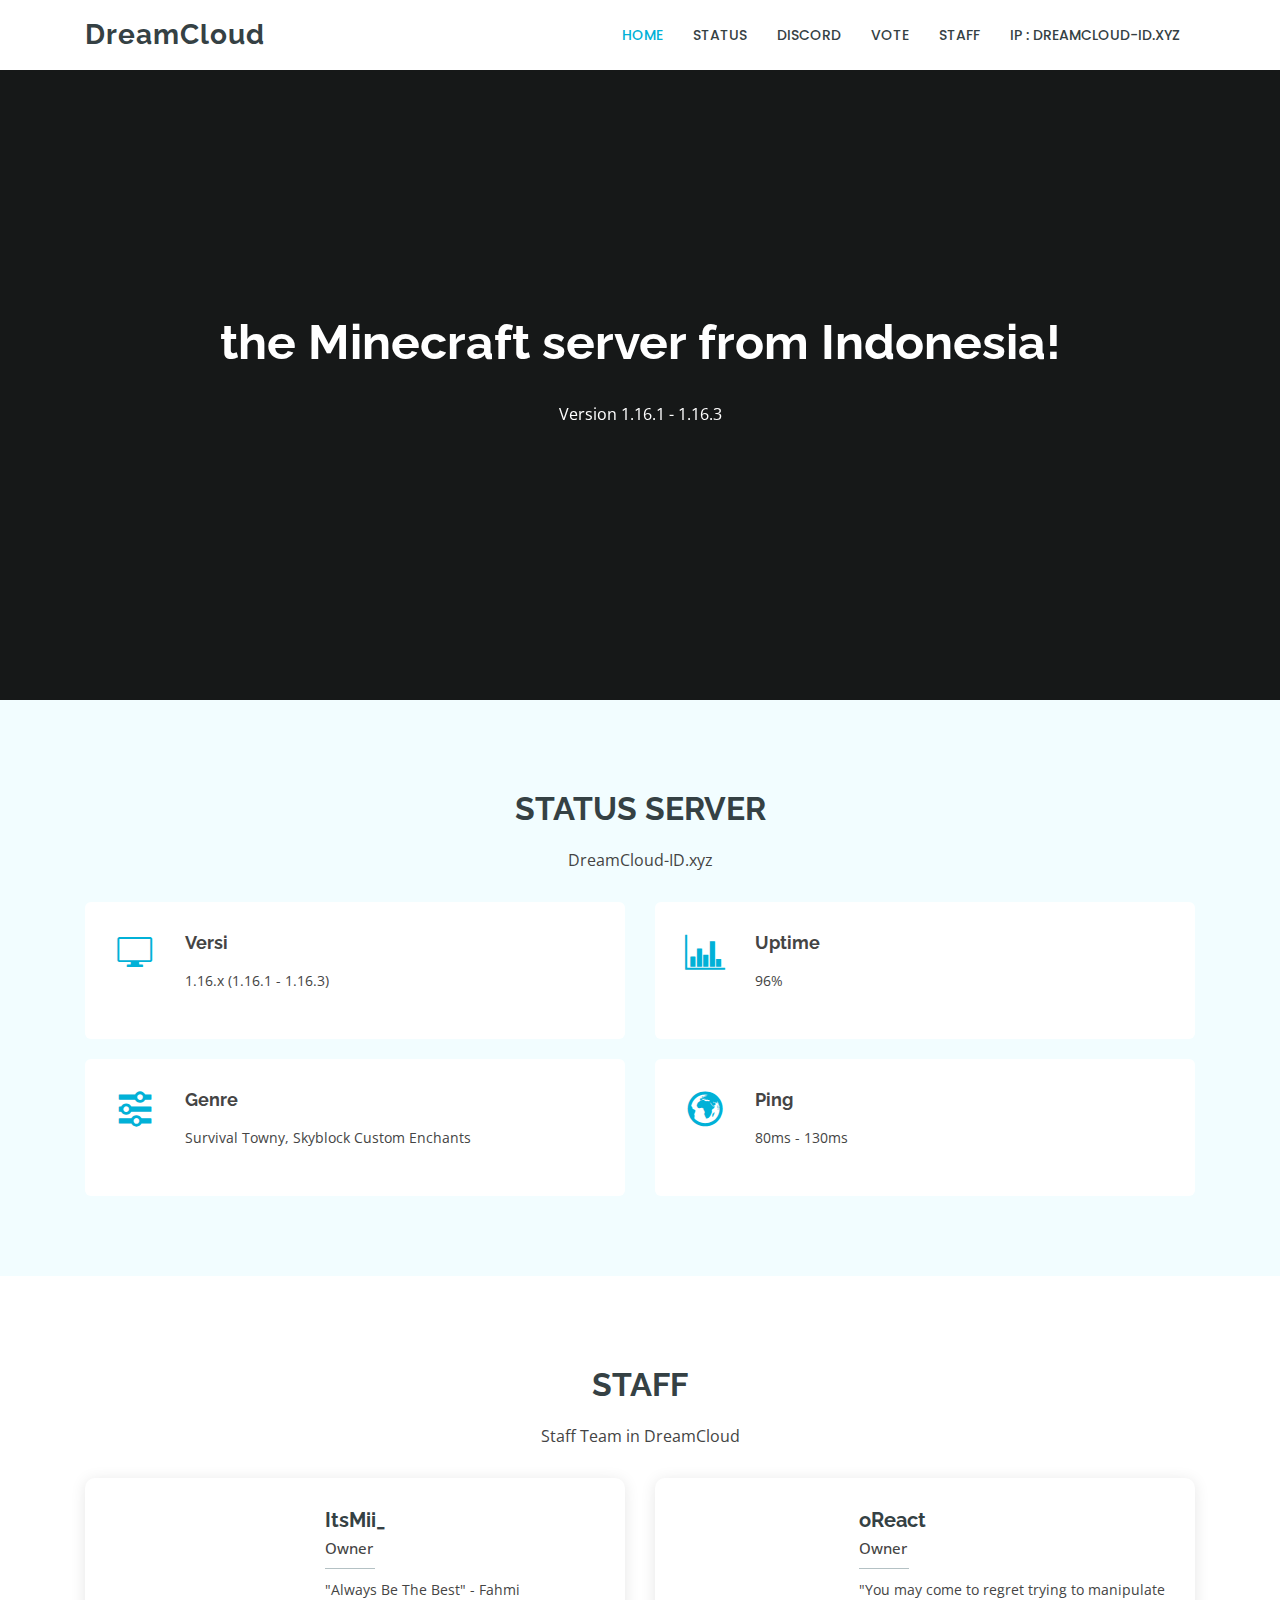
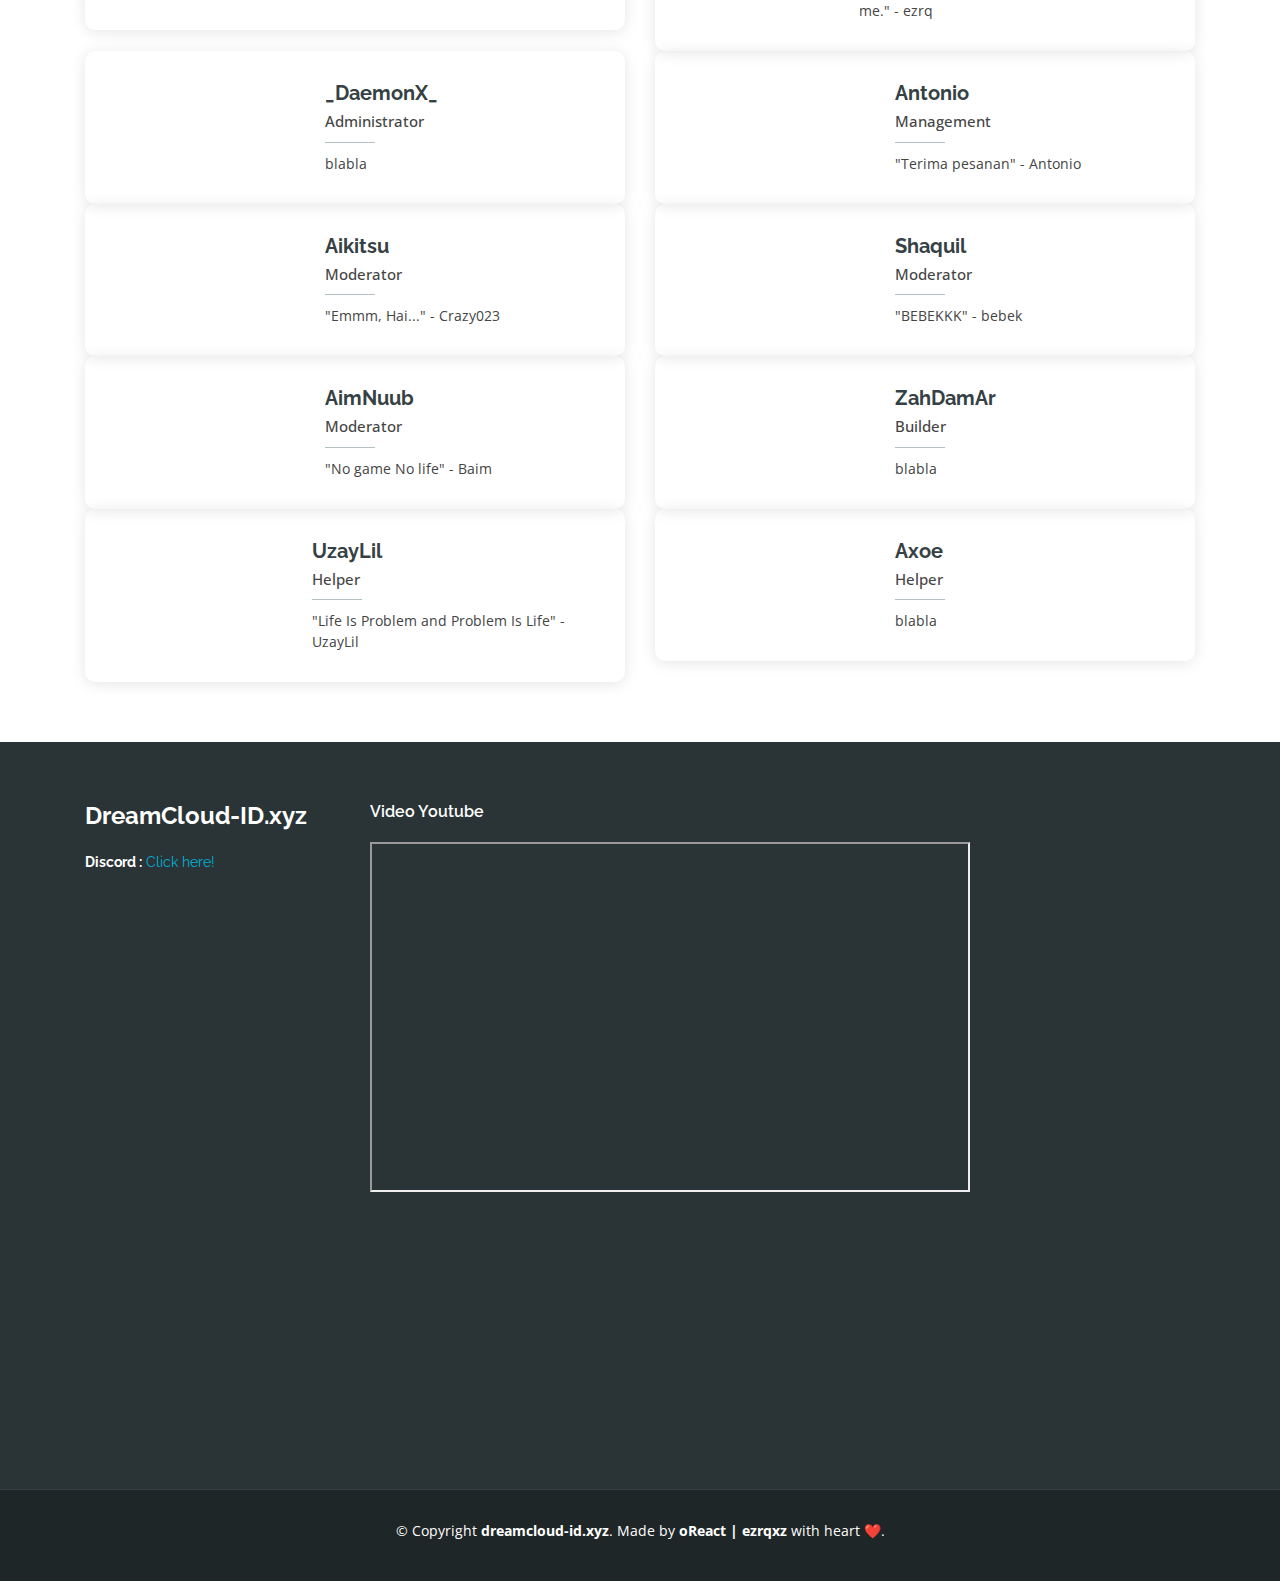
==== index.html @ 3d573668 "Update index.html" ====
<!DOCTYPE html>
<html lang="en">

<head>
  <meta charset="utf-8">
  <meta content="width=device-width, initial-scale=1.0" name="viewport">

  <title>DreamCloud-ID ✮</title>
<meta property="og:title" content="DreamCloud" />
<meta property="og:type" content="website" />
<meta property="og:url" content="https://dreamcloud-id.xyz/beta" />
<meta property="og:image" content="https://cdn.discordapp.com/attachments/744818318632026122/758558058312892426/unknown.png" />
<meta property="og:description" content="the Minecraft server from indonesia! with genre survival towny, and skyblock custom enchants." />
<meta name="theme-color" content="#FF0000">
  <link href="https://cdn.discordapp.com/attachments/657104577312587777/747777605129732106/a1.jpg" rel="icon">
  <link href="https://cdn.discordapp.com/attachments/657104577312587777/747777605129732106/a1.jpg" rel="apple-touch-icon">

  <link href="https://fonts.googleapis.com/css?family=Open+Sans:300,300i,400,400i,600,600i,700,700i|Raleway:300,300i,400,400i,500,500i,600,600i,700,700i|Poppins:300,300i,400,400i,500,500i,600,600i,700,700i" rel="stylesheet">
  <link href="assets/vendor/bootstrap/css/bootstrap.min.css" rel="stylesheet">
  <link href="assets/vendor/icofont/icofont.min.css" rel="stylesheet">
  <link href="assets/vendor/boxicons/css/boxicons.min.css" rel="stylesheet">
  <link href="assets/vendor/animate.css/animate.min.css" rel="stylesheet">
  <link href="assets/vendor/remixicon/remixicon.css" rel="stylesheet">
  <link href="assets/vendor/venobox/venobox.css" rel="stylesheet">
  <link href="assets/vendor/owl.carousel/assets/owl.carousel.min.css" rel="stylesheet">

  <link href="assets/css/style.css" rel="stylesheet">
</head>

<body>
  <header id="header" class="d-flex align-items-center">
    <div class="container d-flex align-items-center">

      <div class="logo mr-auto">
        <h1 class="text-light"><a href="index.html">DreamCloud</a></h1>
      </div>

      <nav class="nav-menu d-none d-lg-block">
        <ul>
          <li class="active"><a href="#header">Home</a></li>
          <li><a href="#status">Status</a></li>
          <li><a href="https://dreamcloud-id.xyz/discord">Discord</a></li>
          <li><a href="https://dreamcloud-id.xyz/vote">Vote</a></li>
          <li><a href="#staffteam">Staff</a></li>
    <!--      <li class="drop-down"><a href="">Bewerbung</a>
            <ul>
                <ul>
                </ul>
              </li> 
              <li><a href="#">Supporter</a></li>
              <li><a href="#">Developer</a></li>
              <li><a href="#">Builder</a></li>
            </ul>
          </li> -->
          <li><a href="">IP : DreamCloud-ID.xyz </a></li>

        </ul>
      </nav>

    </div>
  </header>

  
  <section id="hero">
    <div class="hero-container">
      <div id="heroCarousel" class="carousel slide carousel-fade" data-ride="carousel">

        <ol class="carousel-indicators" id="hero-carousel-indicators"></ol>

     <!--   <div class="carousel-inner" role="listbox"> -->

          <!-- Slide 1 -->
          <div class="carousel-item active" style="background-image: url(https://cdn.discordapp.com/attachments/744818318632026122/758558058312892426/unknown.png);">
            <div class="carousel-container">
              <div class="carousel-content">
                <h2 class="animate__animated animate__fadeInDown">the Minecraft server from <span>Indonesia!</span></h2>
                <p class="animate__animated animate__fadeInUp">Version 1.16.1 - 1.16.3</p>
             <!--   <a href="#about" class="btn-get-started scrollto animate__animated animate__fadeInUp">Tekan untuk Info lebih lanjut</a> -->
              </div>
            </div>
          </div>

       <!--   Slide 2
          <div class="carousel-item" style="background-image: url(assets/img/slide/slide-2.jpg);">
            <div class="carousel-container">
              <div class="carousel-content">
                <h2 class="animate__animated animate__fadeInDown">Unser Netzwerk, ist Ihre Zukunft!</h2>
                <p class="animate__animated animate__fadeInUp">Selbst erstellte Plugins</p>
                <a href="#about" class="btn-get-started scrollto animate__animated animate__fadeInUp">Mehr infos</a>
              </div>
            </div>
          </div>

           Slide 3 
          <div class="carousel-item" style="background-image: url(assets/img/slide/slide-3.jpg);">
            <div class="carousel-container">
              <div class="carousel-content">
                <h2 class="animate__animated animate__fadeInDown">Dein Minecraft Netzwerk</h2>
                <p class="animate__animated animate__adeInUp">Spielen Sie, was immer Sie wollen!
Lassen Sie Ihrer Fantasie freien Lauf</p>
                <a href="#about" class="btn-get-started scrollto animate__animated animate__fadeInUp">Mehr infos</a>
              </div>
            </div>
          </div>

        </div>

        <a class="carousel-control-prev" href="#heroCarousel" role="button" data-slide="prev">
          <span class="carousel-control-prev-icon ri-arrow-left-line" aria-hidden="true"></span>
          <span class="sr-only">Previous</span>
        </a>

        <a class="carousel-control-next" href="#heroCarousel" role="button" data-slide="next">
          <span class="carousel-control-next-icon ri-arrow-right-line" aria-hidden="true"></span>
          <span class="sr-only">Next</span>
        </a> -->

      </div>
    </div>
  </section>

  <main id="main">

    <section id="status" class="services section-bg">
      <div class="container">

        <div class="section-title">
          <!--<span>texte</span>-->
          <h2>Status Server</h2>
          <p>DreamCloud-ID.xyz</p>
        </div>

        <div class="row">
          <div class="col-md-6">
            <div class="icon-box">
              <i class="icofont-computer"></i>
              <h4>Versi</h4>
              <p>1.16.x (1.16.1 - 1.16.3)</p>
            </div>
          </div>
          <div class="col-md-6 mt-4 mt-md-0">
            <div class="icon-box">
              <i class="icofont-chart-bar-graph"></i>
              <h4>Uptime</h4>
              <p>96%</p>
            </div>
          </div>
          <div class="col-md-6 mt-4 mt-md-0">
            <div class="icon-box">
              <i class="icofont-settings"></i>
              <h4>Genre</h4>
              <p>Survival Towny, Skyblock Custom Enchants</p>
            </div>
          </div>
          <div class="col-md-6 mt-4 mt-md-0">
            <div class="icon-box">
              <i class="icofont-earth"></i>
              <h4>Ping</h4>
              <p><span class="player-count"></span>80ms - 130ms</p>
            </div>

      </div>
    </section>


    <section id="staffteam" class="team">
      <div class="container">

        <div class="section-title">
          <h2>Staff</h2>
          <p>Staff Team in DreamCloud</p>
        </div>

        <div class="row">

 
 
      
         <!--       <div class="social">
                   <a href="https://www.youtube.com/channel/UCWytL7ja79NQ-mYNYTIW_Gg"><i class="ri-youtube-fill"></i></a>
                  <a href="https://www.instagram.com/ezrqxz/"><i class="ri-instagram-fill"></i></a>
           
                </div>-->

          <div class="col-lg-6 mt-4 mt-lg-0">
            <div class="member d-flex align-items-start">
              <div class="pic"><img src="https://render.namemc.com/skin/3d/body.png?skin=784b7e0708c9d2fa&model=classic&width=600&height=800" class="img-fluid" alt=""></div>
              <div class="member-info">
                <h4>ItsMii_</h4>
                <span>Owner</span>
                <p>"Always Be The Best" - Fahmi</p>
              </div>
            </div>
          </div>
  <div class="col-lg-6 mt-4 mt-lg-0">
            <div class="member d-flex align-items-start">
              <div class="pic"><img src="https://render.namemc.com/skin/3d/body.png?skin=b506275e5412b1ea&model=classic&width=600&height=800" class="img-fluid" alt=""></div>
              <div class="member-info">
                <h4>oReact</h4>
                <span>Owner</span>
                <p>"You may come to regret trying to manipulate me." - ezrq</p>
              
              </div>
            </div>
          </div>
          <div class="col-lg-6 mt-4 mt-lg-0">
            <div class="member d-flex align-items-start">
              <div class="pic"><img src="https://render.namemc.com/skin/3d/body.png?skin=ee159433f49d1906&model=classic&width=600&height=800" class="img-fluid" alt=""></div>
              <div class="member-info">
                <h4>_DaemonX_</h4>
                <span>Administrator</span>
                <p>blabla</p>
            
              </div>
            </div>
          </div>
<div class="col-lg-6 mt-4 mt-lg-0">
            <div class="member d-flex align-items-start">
              <div class="pic"><img src="https://render.namemc.com/skin/3d/body.png?skin=035cd05ed4869cac&model=classic&width=600&height=800" class="img-fluid" alt=""></div>
              <div class="member-info">
                <h4>Antonio</h4>
                <span>Management</span>
                <p>"Terima pesanan" - Antonio</p>
                </div>
              </div>
            </div>
        
                    <div class="col-lg-6 mt-4 mt-lg-0">
            <div class="member d-flex align-items-start">
              <div class="pic"><img src="https://render.namemc.com/skin/3d/body.png?skin=dc0c537341b56690&model=classic&width=600&height=800" class="img-fluid" alt=""></div>
              <div class="member-info">
                <h4>Aikitsu</h4>
                <span>Moderator</span>
                <p>"Emmm, Hai..." - Crazy023</p>
            
                </div>
              </div>
            </div>
          
          <div class="col-lg-6">
            <div class="member d-flex align-items-start">
              <div class="pic"><img src="https://render.namemc.com/skin/3d/body.png?skin=4a52245e9831609b&model=classic&width=600&height=800" class="img-fluid" alt=""></div>
              <div class="member-info">
                <h4>Shaquil</h4>
                <span>Moderator</span>
                <p>"BEBEKKK" - bebek</p>
         
              </div>
            </div>
          </div>

          <div class="col-lg-6 mt-4 mt-lg-0">
            <div class="member d-flex align-items-start">
              <div class="pic"><img src="https://render.namemc.com/skin/3d/body.png?skin=d18e62015403e10d&model=classic&width=600&height=800" class="img-fluid" alt=""></div>
              <div class="member-info">
                <h4>AimNuub</h4>
                <span>Moderator</span>
                <p>"No game No life" - Baim</p>
             
              </div>
            </div>
          </div>

          <div class="col-lg-6 mt-4 mt-lg-0">
            <div class="member d-flex align-items-start">
              <div class="pic"><img src="https://render.namemc.com/skin/3d/body.png?skin=12b92a9206470fe2&model=classic&width=600&height=800" class="img-fluid" alt=""></div>
              <div class="member-info">
                <h4>ZahDamAr</h4>
                <span>Builder</span>
                <p>blabla</p>

              </div>
            </div>
          </div>
                <div class="col-lg-6 mt-4 mt-lg-0">
            <div class="member d-flex align-items-start">
              <div class="pic"><img src="https://render.namemc.com/skin/3d/body.png?skin=205c28d7417d0889&model=classic&width=600&height=800" class="img-fluid" alt=""></div>
              <div class="member-info">
                <h4>UzayLil</h4>
                <span>Helper</span>
                <p>"Life Is Problem and Problem Is Life" - UzayLil</p>
       
              </div>
            </div>
          </div> 
          <div class="col-lg-6 mt-4 mt-lg-0">
            <div class="member d-flex align-items-start">
              <div class="pic"><img src="https://render.namemc.com/skin/3d/body.png?skin=06e53444ca5d3d76&model=classic&width=600&height=800" class="img-fluid" alt=""></div>
              <div class="member-info">
                <h4>Axoe</h4>
                <span>Helper</span>
                <p>blabla</p>

              </div>
            </div>
          </div>		  

        </div>

      </div>
    </section>

 


  </main><!-- End #main -->

  <!-- ======= Footer ======= -->
  <footer id="footer">
    <div class="footer-top">
      <div class="container">
        <div class="row">

          <div class="col-lg-3 col-md-6">
            <div class="footer-info">
              <h3>DreamCloud-ID.xyz</h3>
              <p>
            <!--    Indonesia <br>
                <br><br> -->
                <strong>Discord :</strong> <a href="https://dreamcloud-id.xyz/discord">Click here!</a><br>
              </p>
<iframe src="https://discord.com/widget?id=744772099800956978&theme=dark" width="235" height="550" allowtransparency="true" frameborder="0" sandbox="allow-popups allow-popups-to-escape-sandbox allow-same-origin allow-scripts"></iframe>
              <!--<div class="social-links mt-3">
                <a href="#" class="twitter"><i class="bx bxl-twitter"></i></a>
                <a href="#" class="instagram"><i class="bx bxl-instagram"></i></a>
              </div> -->
            </div>
          </div>

         <!-- <div class="col-lg-2 col-md-6 footer-links">
            <h4>RECHTLICH</h4>
            <ul>
              <li><i class="bx bx-chevron-right"></i> <a href="#">Impressum</a></li>
              <li><i class="bx bx-chevron-right"></i> <a href="#">AGB</a></li>
              <li><i class="bx bx-chevron-right"></i> <a href="#">Datenschutz</a></li>
            </ul>
          </div>
-->
          <div class="col-lg-3 col-md-6 footer-links">
            <h4>Video Youtube</h4>
<iframe width="600" height="350" src="https://www.youtube.com/embed/VFnGXIBrkNk">
</iframe>
          <!--  <ul>
              <li><i class="bx bx-chevron-right"></i> <a href="#">BedWars</a></li>
              <li><i class="bx bx-chevron-right"></i> <a href="#">SkyWars</a></li>
              <li><i class="bx bx-chevron-right"></i> <a href="#">CityBuild</a></li>
            </ul> -->
          </div>
<!--
          <div class="col-lg-4 col-md-6 footer-newsletter">
            <h4>NEWS UPDATES</h4>
            <p>Abonierst unsere NEWS mit deiner E-Mail.</p>
            <form action="" method="post">
              <input type="email" name="email"><input type="submit" value="Subscribe">
            </form>

          </div>-->

        </div>
      </div>
    </div>

    <div class="container">
      <div class="copyright">
        &copy; Copyright <strong><span>dreamcloud-id.xyz</span></strong>. Made by
		           <strong><span>oReact | ezrqxz</span></strong> with heart ❤️.
      </div>
      <div class="credits">
      </div>
    </div>
  </footer>

  <a href="#" class="back-to-top"><i class="icofont-simple-up"></i></a>

  <script src="assets/vendor/jquery/jquery.min.js"></script>
  <script src="assets/vendor/bootstrap/js/bootstrap.bundle.min.js"></script>
  <script src="assets/vendor/jquery.easing/jquery.easing.min.js"></script>
  <script src="assets/vendor/php-email-form/validate.js"></script>
  <script src="assets/vendor/jquery-sticky/jquery.sticky.js"></script>
  <script src="assets/vendor/waypoints/jquery.waypoints.min.js"></script>
  <script src="assets/vendor/counterup/counterup.min.js"></script>
  <script src="assets/vendor/isotope-layout/isotope.pkgd.min.js"></script>
  <script src="assets/vendor/venobox/venobox.min.js"></script>
  <script src="assets/vendor/owl.carousel/owl.carousel.min.js"></script>

  <script src="assets/js/main.js"></script>

</body>

</html>
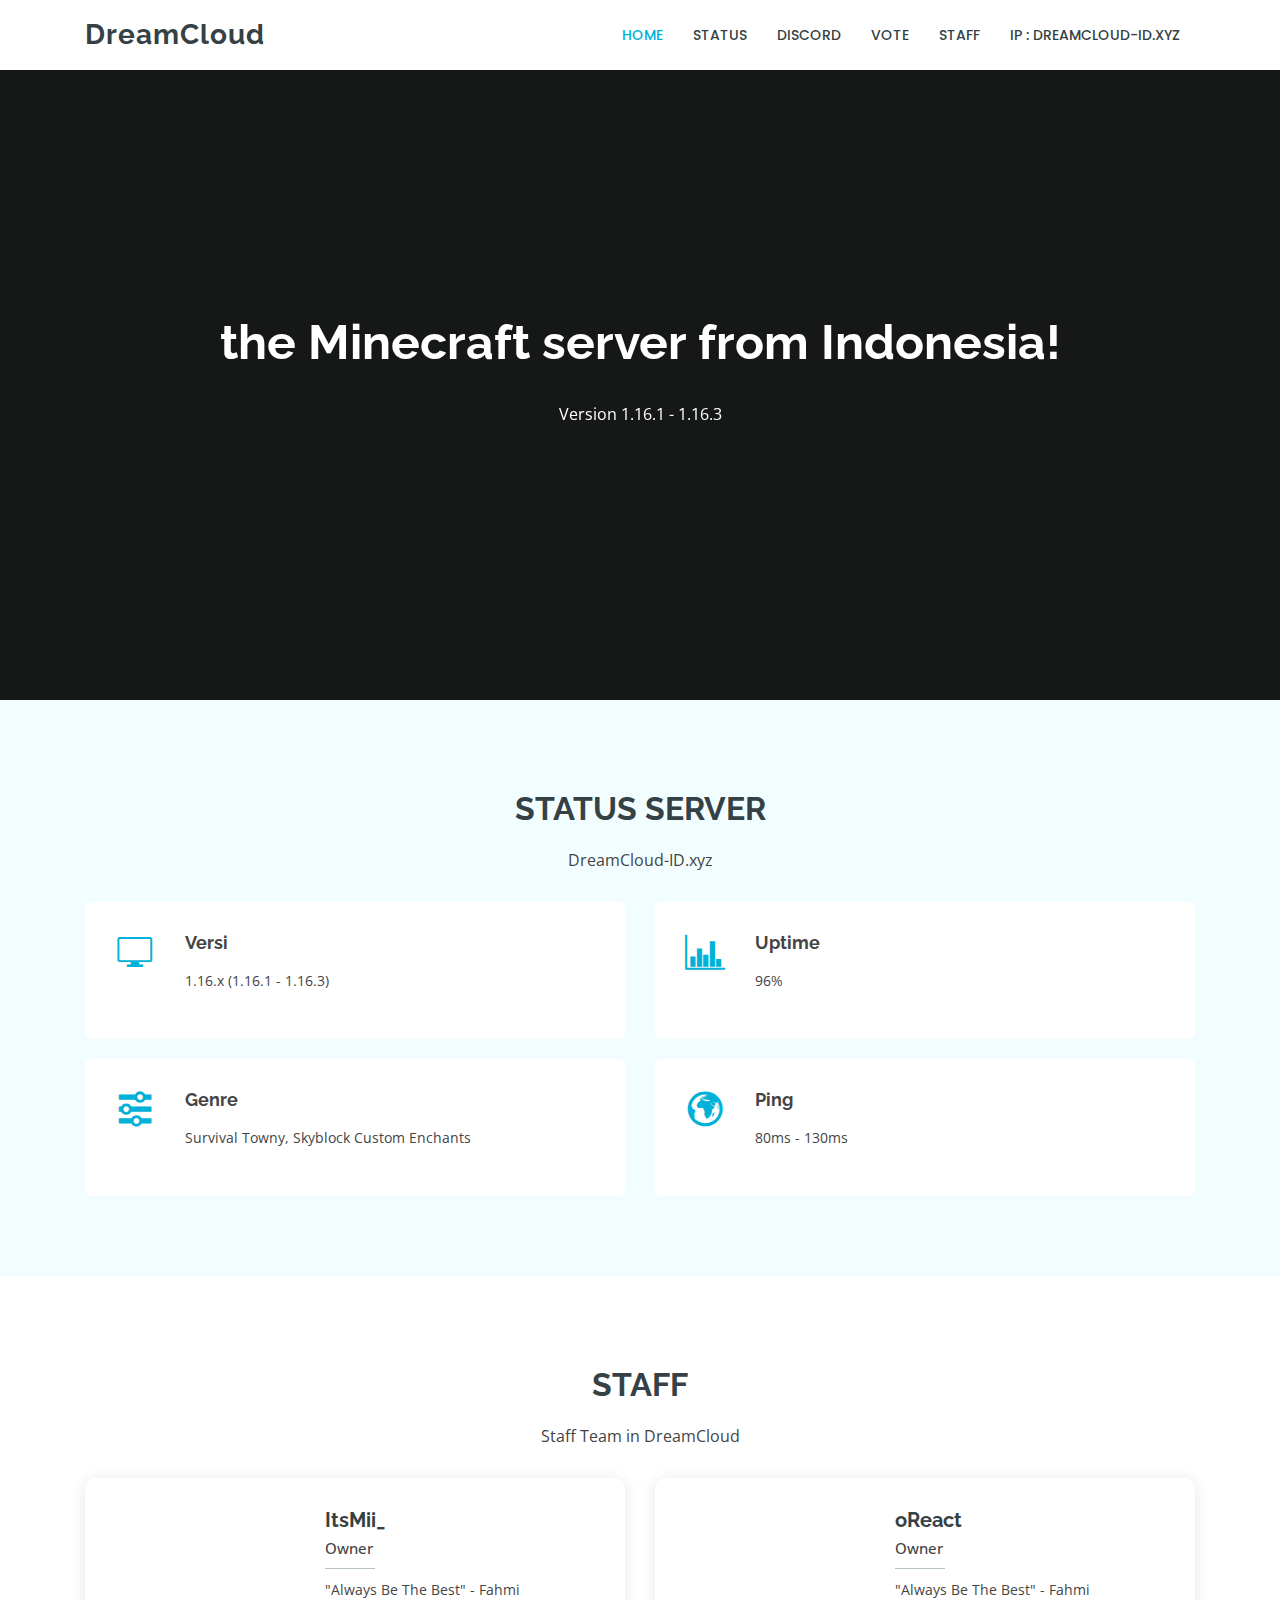
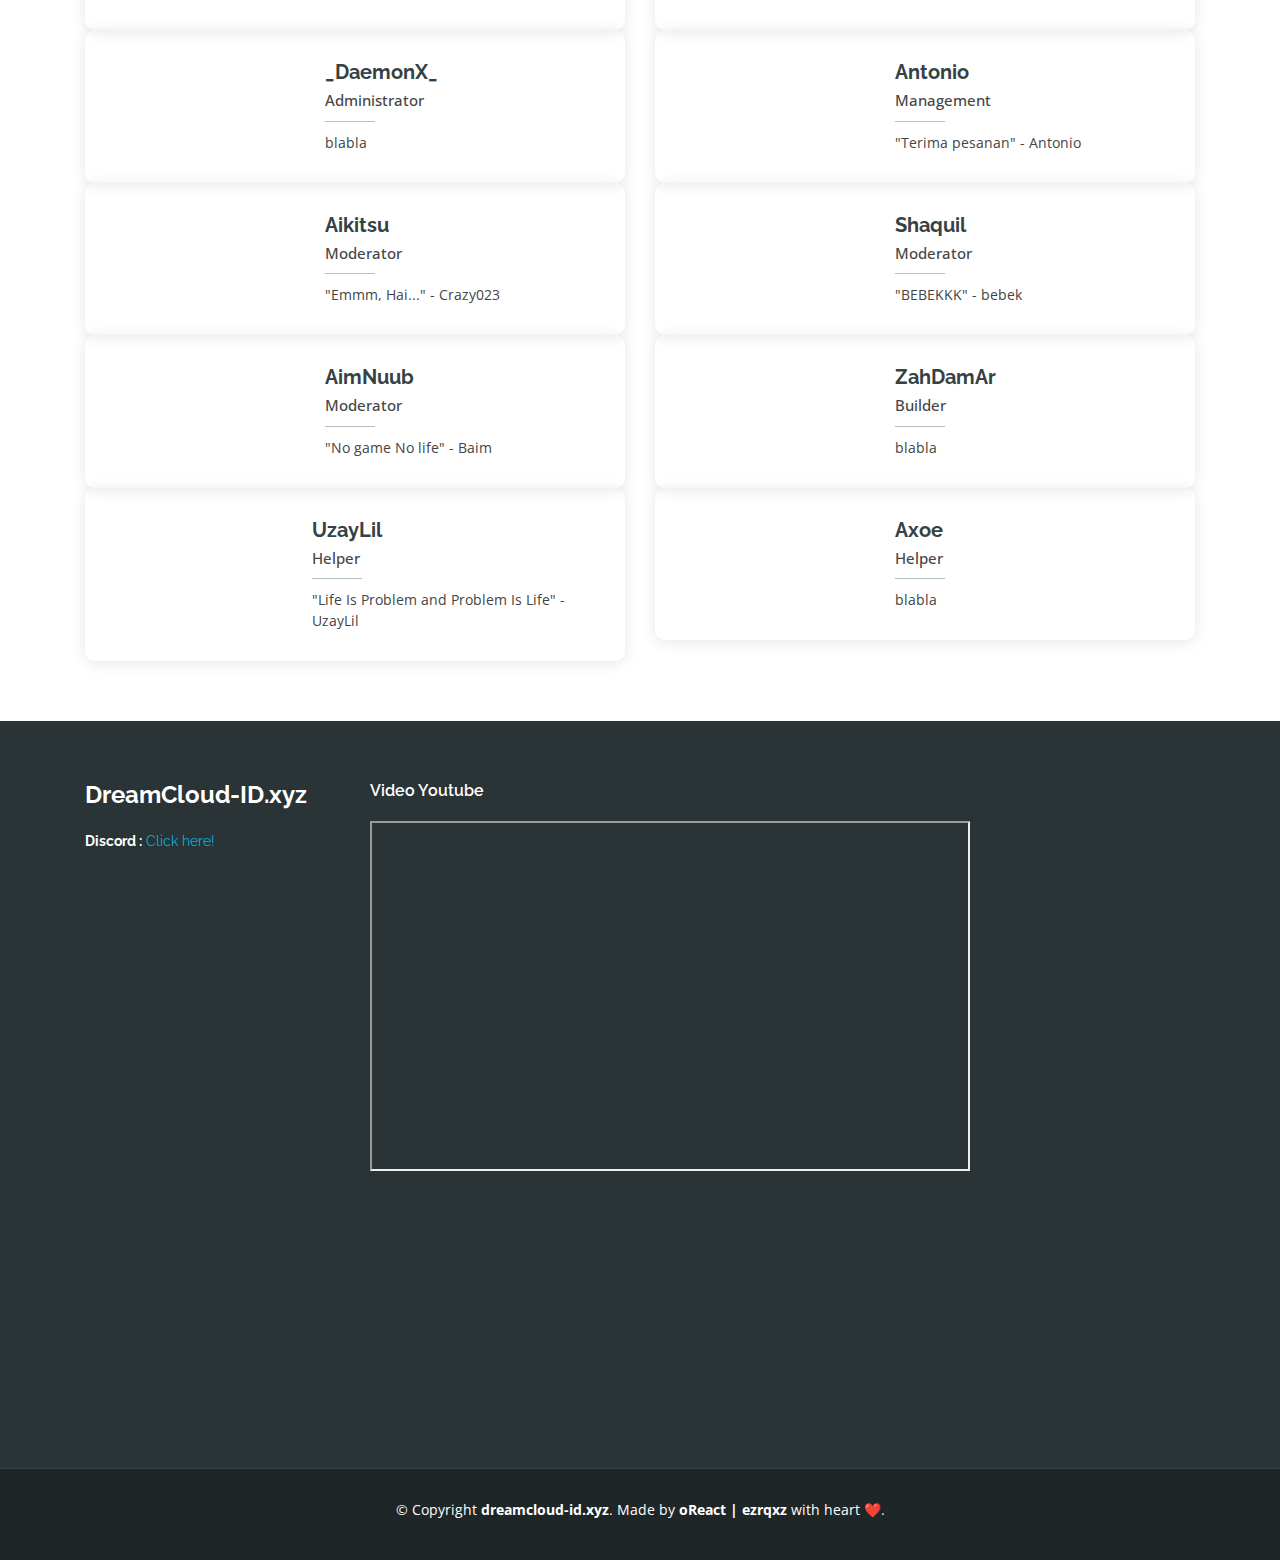
==== commit b224cd8e: "Update index.html" ====
--- a/index.html
+++ b/index.html
@@ -192,14 +192,13 @@
               </div>
             </div>
           </div>
-  <div class="col-lg-6 mt-4 mt-lg-0">
-            <div class="member d-flex align-items-start">
-              <div class="pic"><img src="https://render.namemc.com/skin/3d/body.png?skin=b506275e5412b1ea&model=classic&width=600&height=800" class="img-fluid" alt=""></div>
+     <div class="col-lg-6 mt-4 mt-lg-0">
+            <div class="member d-flex align-items-start">
+              <div class="pic"><img src="https://render.namemc.com/skin/3d/body.png?skin=784b7e0708c9d2fa&model=classic&width=600&height=800" class="img-fluid" alt=""></div>
               <div class="member-info">
                 <h4>oReact</h4>
                 <span>Owner</span>
-                <p>"You may come to regret trying to manipulate me." - ezrq</p>
-              
+                <p>"Always Be The Best" - Fahmi</p>
               </div>
             </div>
           </div>
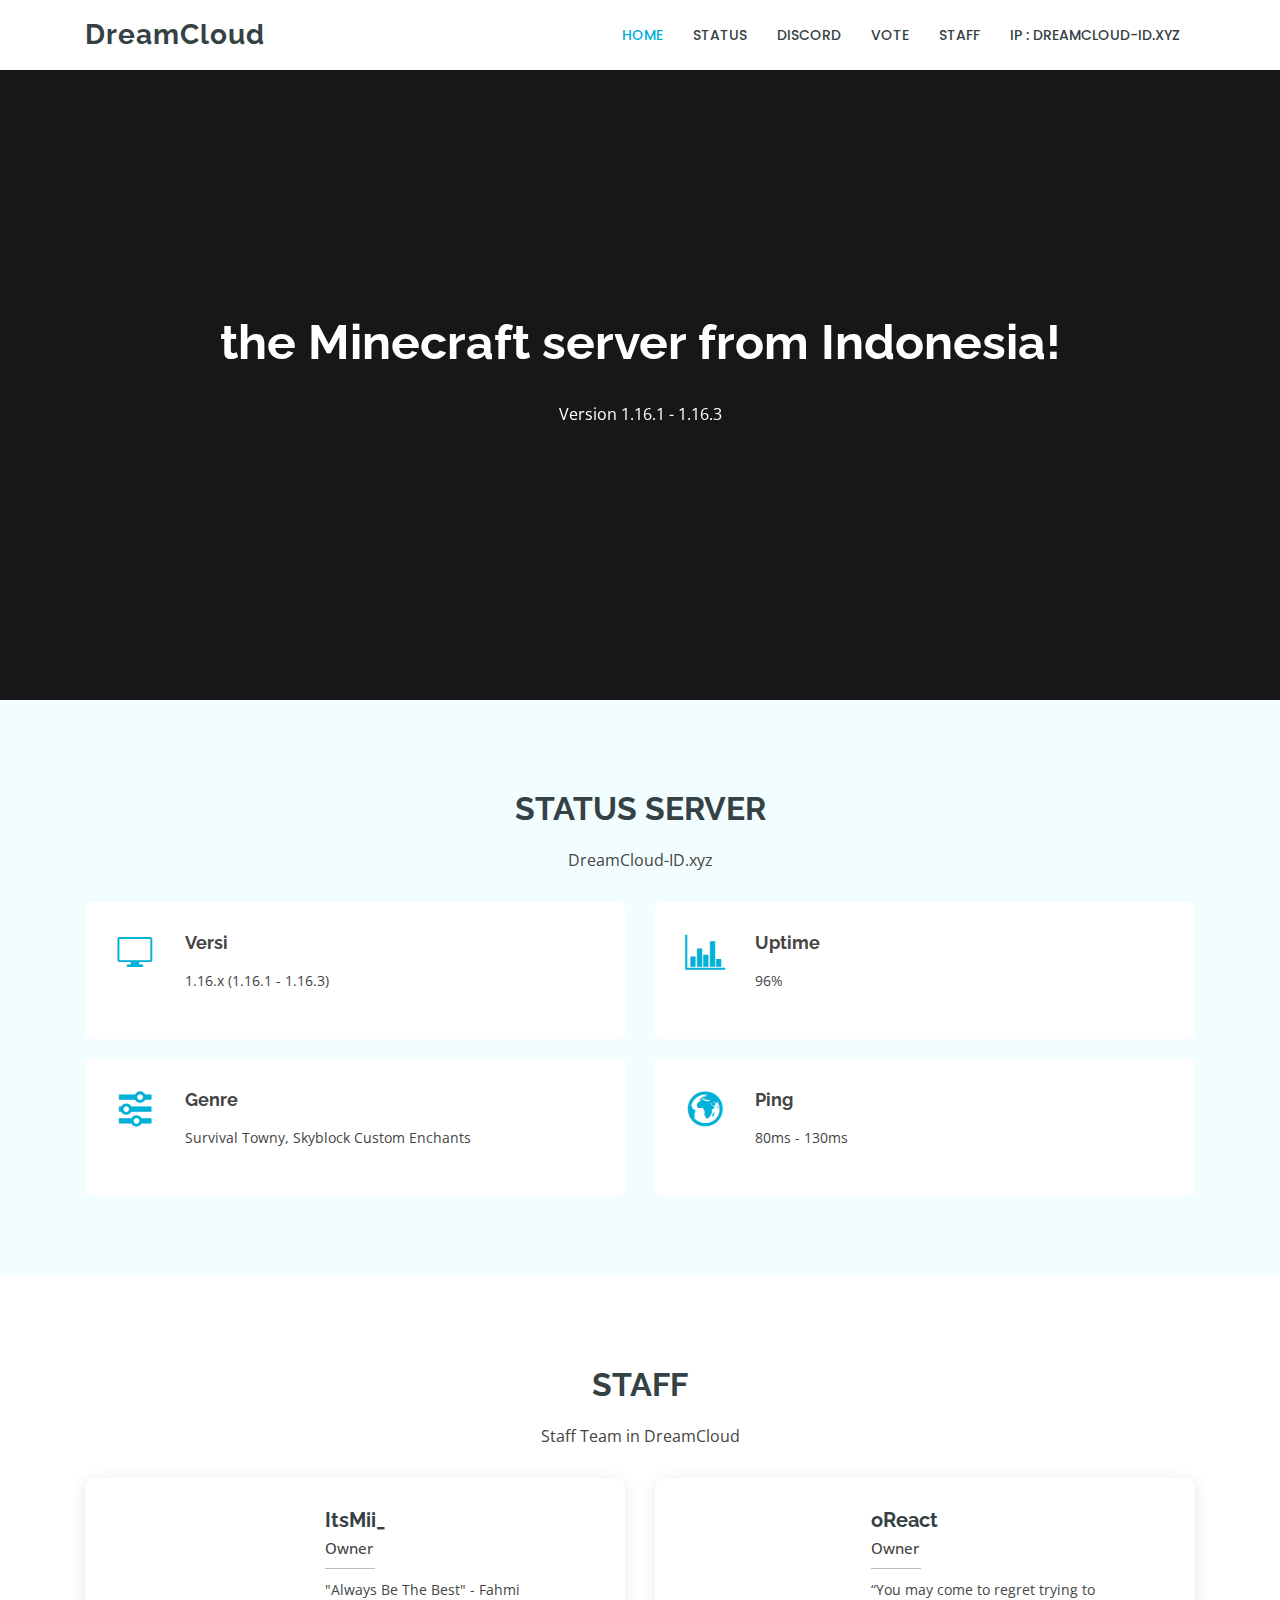
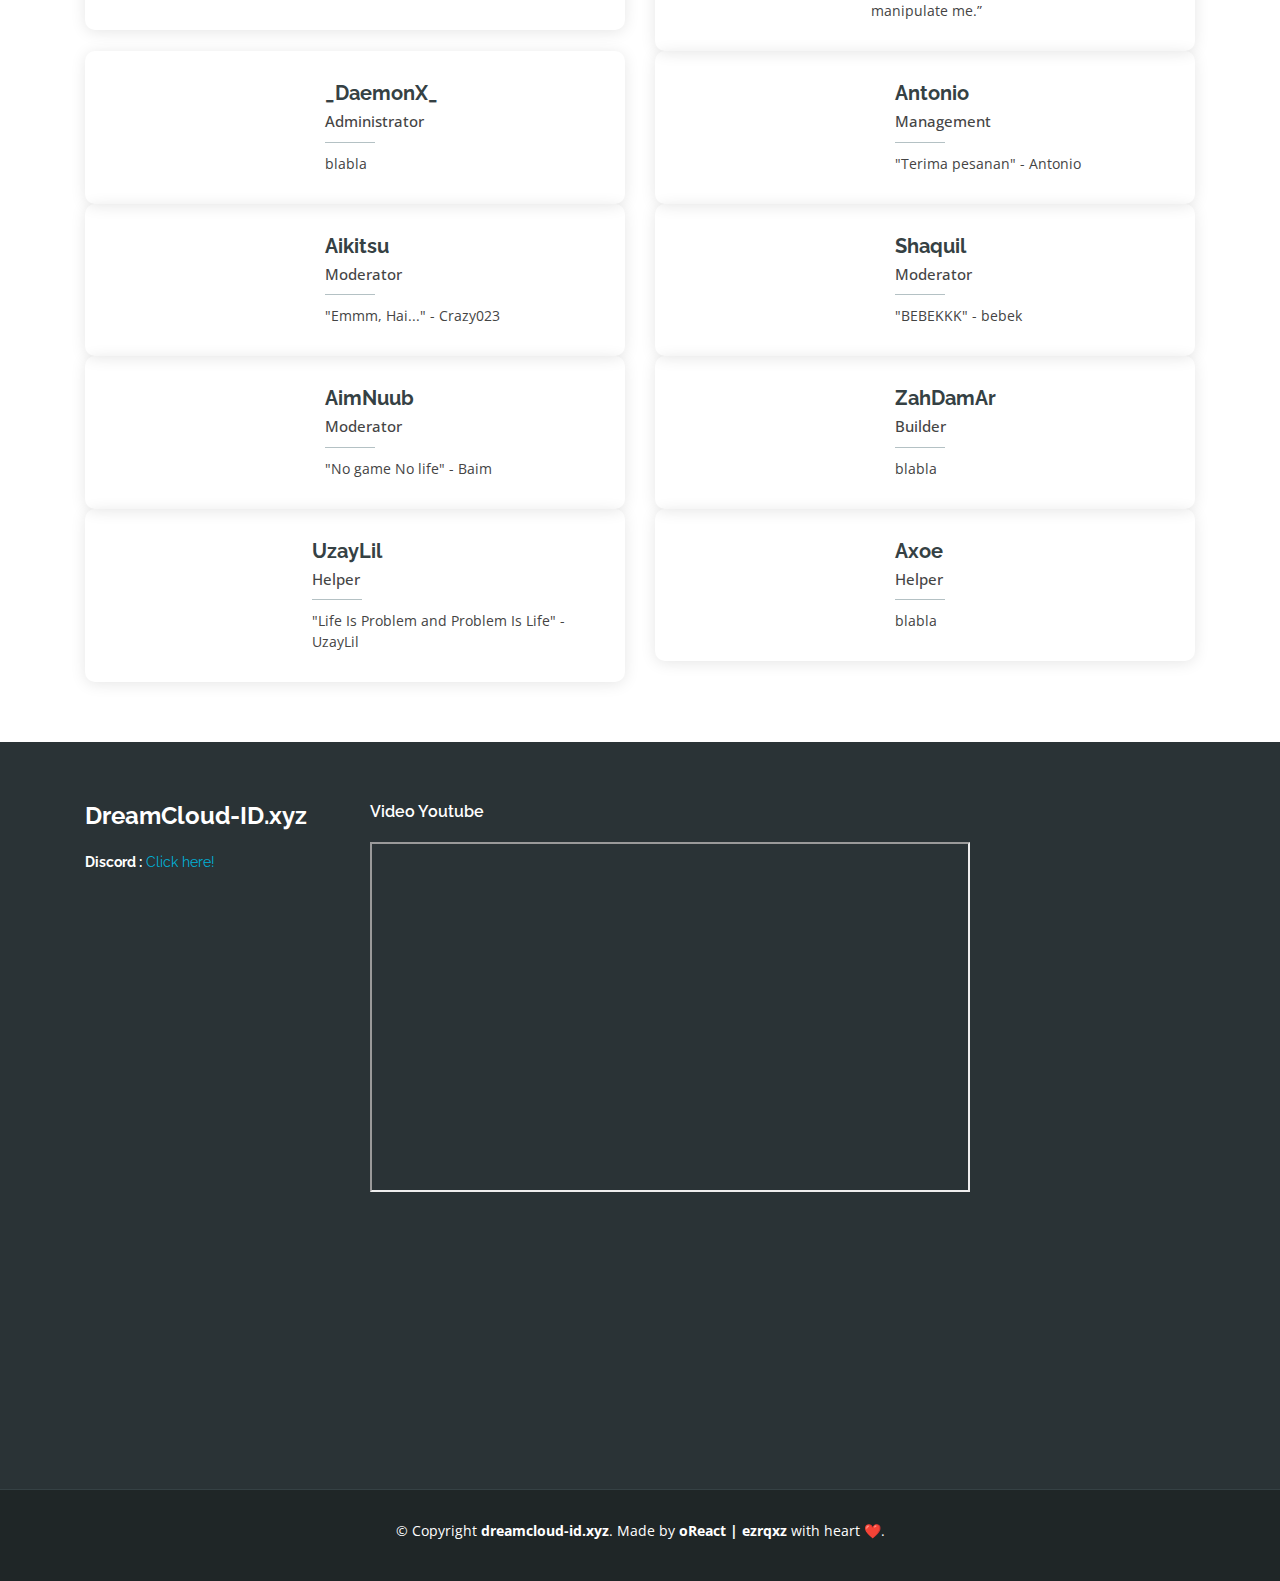
==== commit 2cf1cc16: "Update index.html" ====
--- a/index.html
+++ b/index.html
@@ -198,7 +198,7 @@
               <div class="member-info">
                 <h4>oReact</h4>
                 <span>Owner</span>
-                <p>"Always Be The Best" - Fahmi</p>
+                <p>“You may come to regret trying to manipulate me.”</p>
               </div>
             </div>
           </div>
